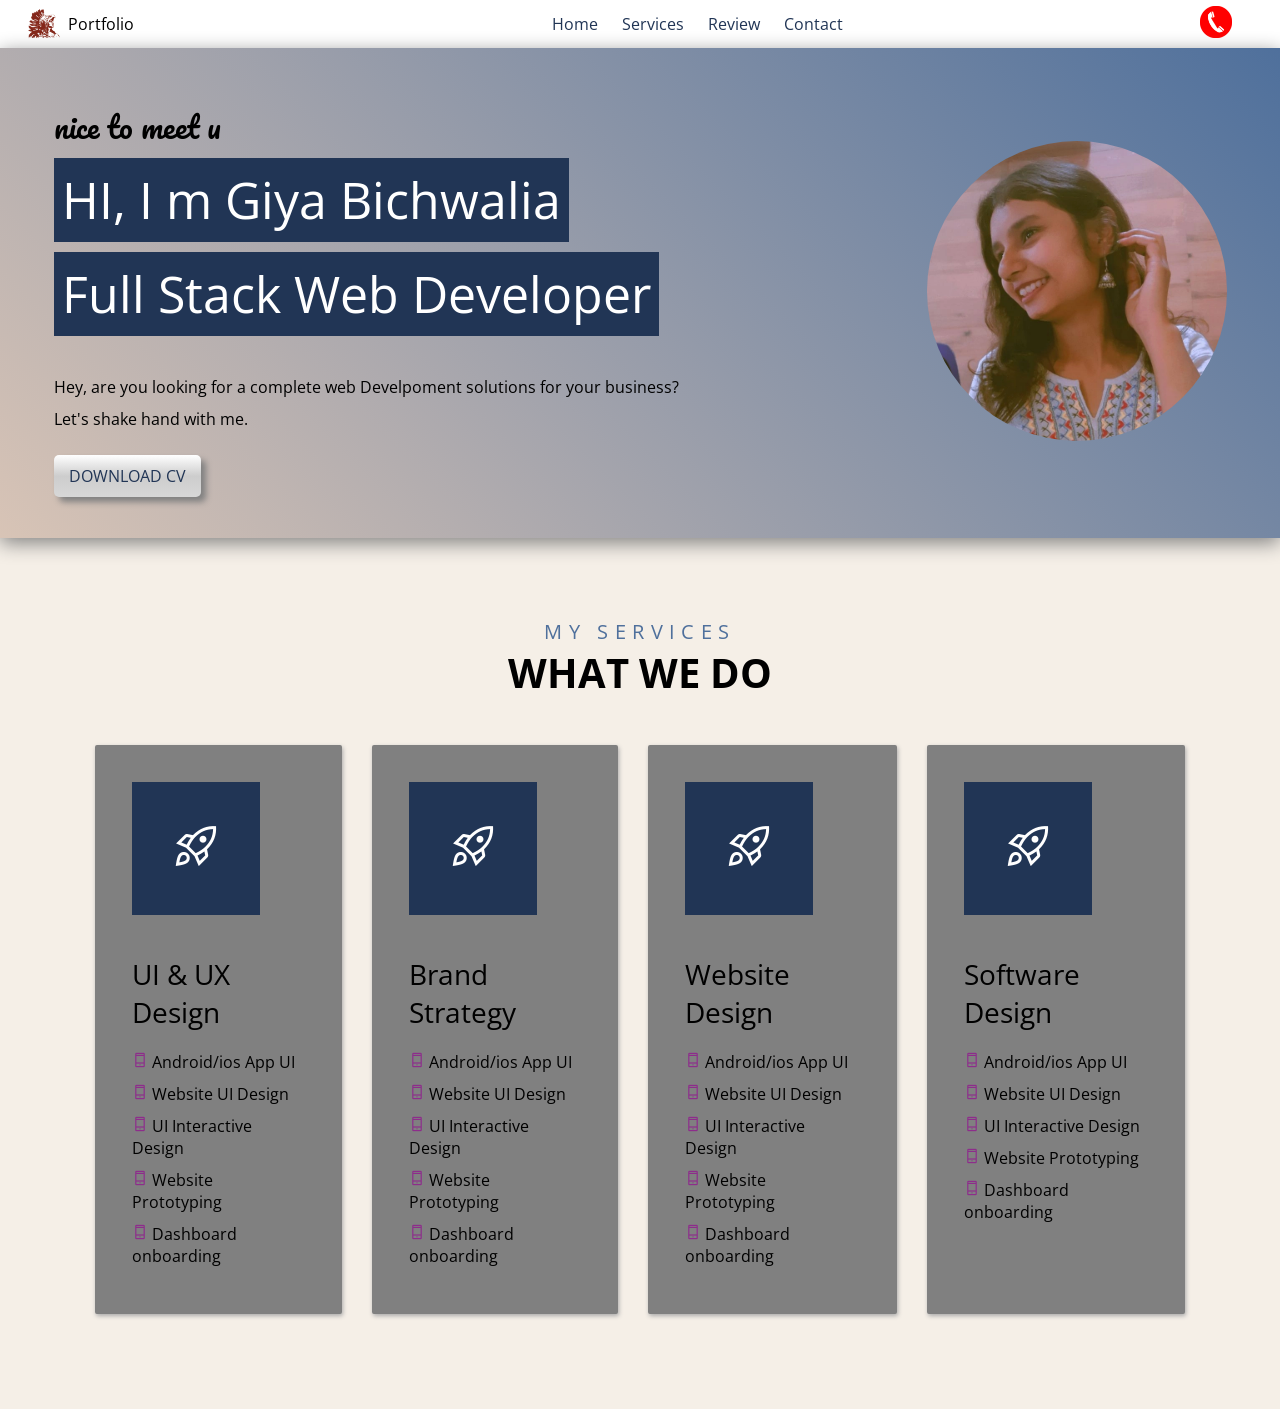
==== day10/day10.html @ ca46cfcf "xyz" ====
<!DOCTYPE html>
<html lang="en">
  <head>
    <title>MY Portfolio</title>
    <link rel="preconnect" href="https://fonts.googleapis.com" />
    <link rel="preconnect" href="https://fonts.gstatic.com" crossorigin />
    <link
      href="https://fonts.googleapis.com/css2?family=Open+Sans:ital,wght@1,600&display=swap"
      rel="stylesheet"
    />
    <link
    href="https://fonts.googleapis.com/css2?family=Pacifico&display=swap"
    rel="stylesheet"
    />
    
    <link rel="stylesheet" href="https://fonts.googleapis.com/css2?family=Material+Symbols+Outlined:opsz,wght,FILL,GRAD@48,400,0,0" />
    <link rel="stylesheet" href="https://fonts.googleapis.com/css2?family=Material+Symbols+Outlined:opsz,wght,FILL,GRAD@48,400,0,0" />
    <link rel="stylesheet" href="css/style.css" />


  </head>
  <body>
    <div class="navigation">
      <div class="logo">
        <img class="logoImage" src="logo.png" alt="" />
        <span class="logoTitle">Portfolio</span>
      </div>

      <div class="menuItems">
        <a href="#"> <span class="menuItem">Home </span></a>
        <a href="#"> <span class="menuItem"> Services </span></a>
        <a href="#"><span class="menuItem">Review </span></a>
        <a href="#"><span class="menuItem"> Contact </span></a>
      </div>

      <div class="contact">
        <a class="contactbutton" href="+917737695003">
          <img class="contactImage" src="call.png" alt=""
        /></a>
      </div>
      
    </div>
    <div class="banner">
        <div class="bannerleft">
          <div class="greeting">nice to meet u</div>

          <div class="title">
           <div class="titlespan"> HI, I m Giya Bichwalia </div>
            
            <div class="titlespan">
            Full Stack Web Developer </div>
          </div>

          <div class="description">
            Hey, are you looking for a complete web Develpoment solutions for
            your business? 
            <br>
            Let's shake hand with me.
          </div>
          <div>
            <a href="#" class="showCVButton"> DOWNLOAD CV </a>
          </div>
        </div>

        <div class="bannerright">
          <img class="bannerImage" src="IMG_20230519_195901_059.webp" alt="" />
        </div>
      </div>
      <div class="services">
        
        <div class="serviceText">
            <div class="textSubHeading">My Services</div>
            <div class="textHeading">What we do</div>

        </div>
        
            <div class="serviceCards">
                <div class="serviceCard">
                    <div class="serviceIconDiv"><span class=" serviceIcon material-symbols-outlined ">
                        rocket_launch
                        </span></div>
                    <div class="serviceTitle"> UI & UX Design</div>
                    <div class="serviceFeature">
                        <div class="serviceFeature">
                            <span class="serviceFeatureIcon material-symbols-outlined">
                                phone_iphone
                            </span>
                            <span class="serviceFeatureText">Android/ios App UI</span>
                        </div>
                        <div class="serviceFeatures">
                            <span class="serviceFeatureIcon material-symbols-outlined">
                                phone_iphone
                            </span>
                            <span class="serviceFeatureText">Website UI Design</span></div>
                        <div class="serviceFeature">
                            <span class="serviceFeatureIcon material-symbols-outlined">
                                phone_iphone
                            </span>
                            <span class="serviceFeatureText">UI Interactive Design</span></div>
                        <div class="serviceFeature">
                            <span class="serviceFeatureIcon material-symbols-outlined">
                                phone_iphone
                            </span>
                            <span class="serviceFeatureText"> Website Prototyping</span></div>
                        <div class="serviceFeature">
                            <span class="serviceFeatureIcon material-symbols-outlined">
                                phone_iphone
                            </span>
                            <span class="serviceFeatureText">Dashboard onboarding</span></div>
                    </div>
                </div>

                <div class="serviceCard">
                    <div class="serviceIconDiv"><span class=" serviceIcon material-symbols-outlined ">
                        rocket_launch
                        </span></div>
                    <div class="serviceTitle"> Brand Strategy</div>
                    <div class="serviceFeature">
                        <div class="serviceFeature">
                            <span class="serviceFeatureIcon material-symbols-outlined">
                                phone_iphone
                            </span>
                            <span class="serviceFeatureText">Android/ios App UI</span>
                        </div>
                        <div class="serviceFeatures">
                            <span class="serviceFeatureIcon material-symbols-outlined">
                                phone_iphone
                            </span>
                            <span class="serviceFeatureText">Website UI Design</span></div>
                        <div class="serviceFeature">
                            <span class="serviceFeatureIcon material-symbols-outlined">
                                phone_iphone
                            </span>
                            <span class="serviceFeatureText">UI Interactive Design</span></div>
                        <div class="serviceFeature">
                            <span class="serviceFeatureIcon material-symbols-outlined">
                                phone_iphone
                            </span>
                            <span class="serviceFeatureText"> Website Prototyping</span></div>
                        <div class="serviceFeature">
                            <span class="serviceFeatureIcon material-symbols-outlined">
                                phone_iphone
                            </span>
                            <span class="serviceFeatureText">Dashboard onboarding</span></div>
                    </div>
                </div>
                <div class="serviceCard">
                    <div class="serviceIconDiv"><span class=" serviceIcon material-symbols-outlined ">
                        rocket_launch
                        </span></div>
                    <div class="serviceTitle"> Website Design </div>
                    <div class="serviceFeature">
                        <div class="serviceFeature">
                            <span class="serviceFeatureIcon material-symbols-outlined">
                                phone_iphone
                            </span>
                            <span class="serviceFeatureText">Android/ios App UI</span>
                        </div>
                        <div class="serviceFeatures">
                            <span class="serviceFeatureIcon material-symbols-outlined">
                                phone_iphone
                            </span>
                            <span class="serviceFeatureText">Website UI Design</span></div>
                        <div class="serviceFeature">
                            <span class="serviceFeatureIcon material-symbols-outlined">
                                phone_iphone
                            </span>
                            <span class="serviceFeatureText">UI Interactive Design</span></div>
                        <div class="serviceFeature">
                            <span class="serviceFeatureIcon material-symbols-outlined">
                                phone_iphone
                            </span>
                            <span class="serviceFeatureText"> Website Prototyping</span></div>
                        <div class="serviceFeature">
                            <span class="serviceFeatureIcon material-symbols-outlined">
                                phone_iphone
                            </span>
                            <span class="serviceFeatureText">Dashboard onboarding</span></div>
                    </div>
                </div>
                <div class="serviceCard">
                    <div class="serviceIconDiv"><span class=" serviceIcon material-symbols-outlined ">
                        rocket_launch
                        </span></div>
                    <div class="serviceTitle"> Software Design</div>
                    <div class="serviceFeature">
                        <div class="serviceFeature">
                            <span class="serviceFeatureIcon material-symbols-outlined">
                                phone_iphone
                            </span>
                            <span class="serviceFeatureText">Android/ios App UI</span>
                        </div>
                        <div class="serviceFeatures">
                            <span class="serviceFeatureIcon material-symbols-outlined">
                                phone_iphone
                            </span>
                            <span class="serviceFeatureText">Website UI Design</span></div>
                        <div class="serviceFeature">
                            <span class="serviceFeatureIcon material-symbols-outlined">
                                phone_iphone
                            </span>
                            <span class="serviceFeatureText">UI Interactive Design</span></div>
                        <div class="serviceFeature">
                            <span class="serviceFeatureIcon material-symbols-outlined">
                                phone_iphone
                            </span>
                            <span class="serviceFeatureText"> Website Prototyping</span></div>
                        <div class="serviceFeature">
                            <span class="serviceFeatureIcon material-symbols-outlined">
                                phone_iphone
                            </span>
                            <span class="serviceFeatureText">Dashboard onboarding</span></div>
                    </div>
                </div>
                

            </div>
        </div>
      </div>

    <!-- <h1> GIYA BICHWALIA </h1>
    <h3> A FULL STACK WEB DEVELOPER </h3> -->
  </body>
</html>
---- day10/css/style.css ----
/* define the global or root variable*/
:root{
    --primarycolor: #213555;
    --backroundcolor:#F5EFE7;
    --primaryAccentcolor:#4F709C;
    --secondarycolor:#D8C4B6;
    --whitecolor:white;
    --blackcolor:#222222;
    --primaryFont:'open sans',sans-serif;
    --cursiveFont:'pacifico',cursive;

    --navbarheight:3rem;

}

/* main css*/
body{
    background-color: var(--backroundcolor);
    color: va(--primarycolor);
    font-family: var(--primaryFont);
    margin-top: 0px;
    margin-left: 0px;
    margin-right: 0px;
    
}

a{
    text-decoration: none;
    color: var(--primarycolor);
}

a:hover{
    color: var(--primaryAccentcolor);
}
.navigation{
    background-color: var(--whitecolor);
    height: var(--navbarheight);
    display:flex;
    justify-content: space-around;
    align-items: center;
    filter: drop-shadow(0px 5px 10px grey);
    
}
.logo{
    display: flex;
    height: 2rem;
    padding-left:  20px;
    width: 12rem;
    align-items: center;
}
.logoImage{
    height: 2rem;
    
    padding: 8px;
}
.contactImage{
    height: 2rem;
    padding:8px;
    margin-right: 40px;
}
.menuItems{
    flex-grow:2;
    padding-left: 25%;
}
.menuItem{
    margin-left: 20px;
}
.menuItem{
    margin-left: 20px;
}
/* banner*/
.banner{
    display: flex;
    height: 450px;
    background: linear-gradient(
        45deg,
        var(--secondarycolor),
        var(--primaryAccentcolor));
        filter: drop-shadow(0px 5px 10px grey);
        justify-content: space-around;
         align-items: center;
         padding: 20px;
         
}
.bannerleft{
    width: 65%;

}

.bannerImage{
    height: 300px;
    border-radius: 100%;
}
.greeting{
    font-family: var(--cursiveFont);
    font-size: 30px;
}
.title{
    font-size: 50px;
    color: white;
}
.titlespan{
    display: inline-block;
    background-color: var(--primarycolor);
    padding: 0.5rem;
    margin: 5px 0px;
}
.description{
    margin: 30px 0px;
    line-height: 2rem;
}
.showCVButton{
background: linear-gradient(
    white,rgb(205,205,205),rgb(215,215,215)
);
padding: 10px 15px;
border-radius: 5px;
filter: drop-shadow(5px 5px 3px grey);

}
.showCVButton:hover{
    background-color: lineargradient(
        white,rgb(215,215,215)
    );
}
/* services section*/
.services{
    margin: 5rem;
}
.serviceText{
    text-align: center;
    text-transform: uppercase;
}
.textSubHeading{
    color:var(--primaryAccentcolor);
font-size: 1.25rem;
letter-spacing: 0.4rem;
}
.textHeading{
font-size: 2.5rem;
font-weight: bold;
}

.serviceCards{
    margin-top: 30px;
    display: flex;
    justify-content: space-around;
}
.serviceCard{
    background-color: grey;
    border: 2px solid grey;
    border-radius: 2px;
    filter: drop-shadow(1px 2px 2px #aaaaaa);
    margin:15px;
    padding: 35px;
}
.serviceCard:hover{
    
    background-color: grey;
    filter: drop-shadow(3px 3px 8px grey);
}
.serviceIconDiv{
    display: inline-block;
    /* color: white; */
    background-color: var(--primarycolor);
    padding: 40px;
text-align: center;
    margin-bottom: 20px;
}
.serviceIcon{
    font-size: 3rem;
    color: var(--primarycolor);
}
.material-symbols-outlined{
    font: 3rem;
    color: white;

}
.serviceTitle{
    font-size: 1.75rem;
    margin: 20px 0px;
}
.serviceFeature{
    font-size: 1rem;
    margin:10px 0px;
}
.serviceFeatureIcon{
    font-size: 1rem;
    color:rgb(141,45,139);
}
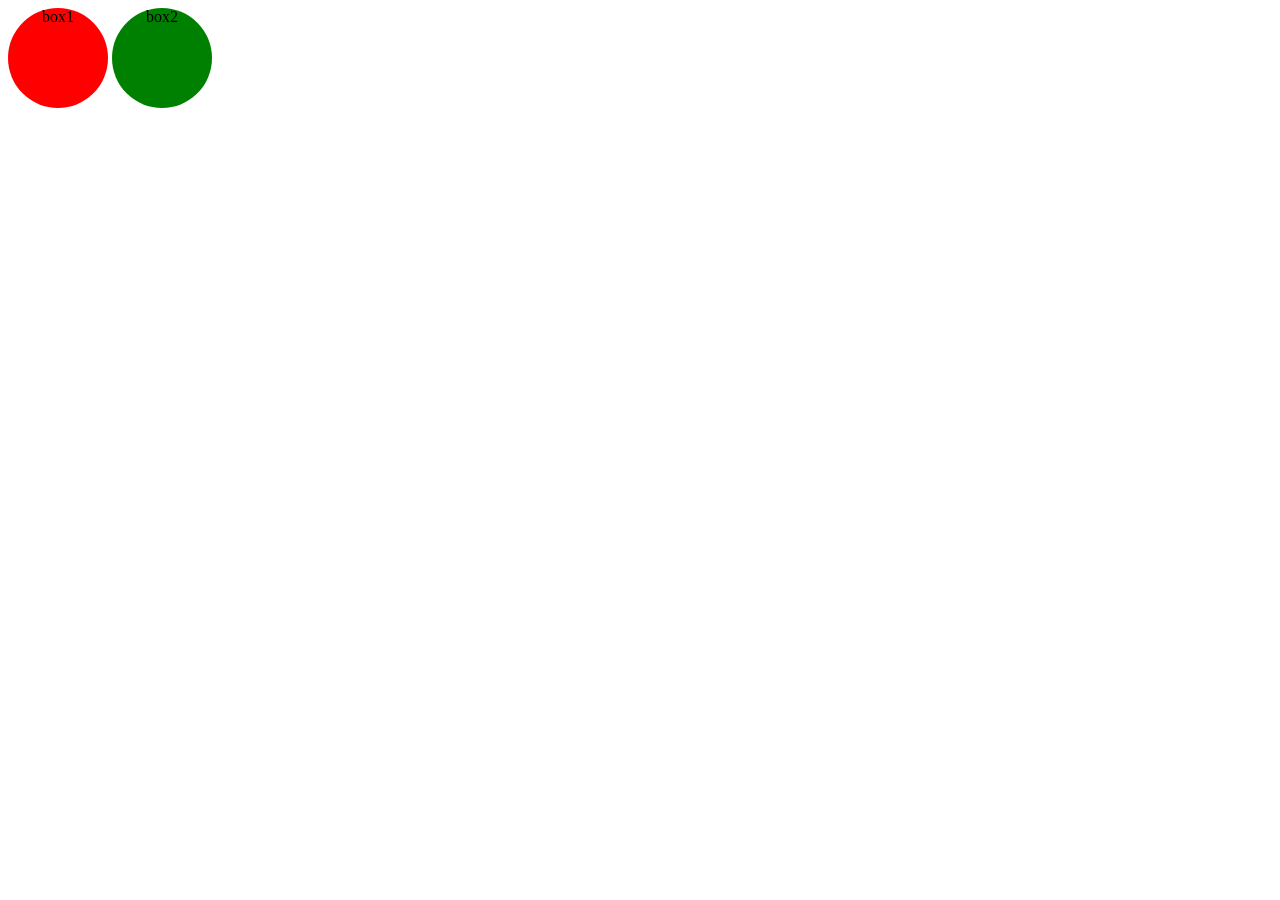
==== commit ac6f0239: "hvh" ====
--- a/day10/day10.html
+++ b/day10/day10.html
@@ -1,224 +1,14 @@
 <!DOCTYPE html>
 <html lang="en">
-  <head>
-    <title>MY Portfolio</title>
-    <link rel="preconnect" href="https://fonts.googleapis.com" />
-    <link rel="preconnect" href="https://fonts.gstatic.com" crossorigin />
-    <link
-      href="https://fonts.googleapis.com/css2?family=Open+Sans:ital,wght@1,600&display=swap"
-      rel="stylesheet"
-    />
-    <link
-    href="https://fonts.googleapis.com/css2?family=Pacifico&display=swap"
-    rel="stylesheet"
-    />
-    
-    <link rel="stylesheet" href="https://fonts.googleapis.com/css2?family=Material+Symbols+Outlined:opsz,wght,FILL,GRAD@48,400,0,0" />
-    <link rel="stylesheet" href="https://fonts.googleapis.com/css2?family=Material+Symbols+Outlined:opsz,wght,FILL,GRAD@48,400,0,0" />
-    <link rel="stylesheet" href="css/style.css" />
-
-
-  </head>
-  <body>
-    <div class="navigation">
-      <div class="logo">
-        <img class="logoImage" src="logo.png" alt="" />
-        <span class="logoTitle">Portfolio</span>
-      </div>
-
-      <div class="menuItems">
-        <a href="#"> <span class="menuItem">Home </span></a>
-        <a href="#"> <span class="menuItem"> Services </span></a>
-        <a href="#"><span class="menuItem">Review </span></a>
-        <a href="#"><span class="menuItem"> Contact </span></a>
-      </div>
-
-      <div class="contact">
-        <a class="contactbutton" href="+917737695003">
-          <img class="contactImage" src="call.png" alt=""
-        /></a>
-      </div>
-      
-    </div>
-    <div class="banner">
-        <div class="bannerleft">
-          <div class="greeting">nice to meet u</div>
-
-          <div class="title">
-           <div class="titlespan"> HI, I m Giya Bichwalia </div>
-            
-            <div class="titlespan">
-            Full Stack Web Developer </div>
-          </div>
-
-          <div class="description">
-            Hey, are you looking for a complete web Develpoment solutions for
-            your business? 
-            <br>
-            Let's shake hand with me.
-          </div>
-          <div>
-            <a href="#" class="showCVButton"> DOWNLOAD CV </a>
-          </div>
-        </div>
-
-        <div class="bannerright">
-          <img class="bannerImage" src="IMG_20230519_195901_059.webp" alt="" />
-        </div>
-      </div>
-      <div class="services">
-        
-        <div class="serviceText">
-            <div class="textSubHeading">My Services</div>
-            <div class="textHeading">What we do</div>
-
-        </div>
-        
-            <div class="serviceCards">
-                <div class="serviceCard">
-                    <div class="serviceIconDiv"><span class=" serviceIcon material-symbols-outlined ">
-                        rocket_launch
-                        </span></div>
-                    <div class="serviceTitle"> UI & UX Design</div>
-                    <div class="serviceFeature">
-                        <div class="serviceFeature">
-                            <span class="serviceFeatureIcon material-symbols-outlined">
-                                phone_iphone
-                            </span>
-                            <span class="serviceFeatureText">Android/ios App UI</span>
-                        </div>
-                        <div class="serviceFeatures">
-                            <span class="serviceFeatureIcon material-symbols-outlined">
-                                phone_iphone
-                            </span>
-                            <span class="serviceFeatureText">Website UI Design</span></div>
-                        <div class="serviceFeature">
-                            <span class="serviceFeatureIcon material-symbols-outlined">
-                                phone_iphone
-                            </span>
-                            <span class="serviceFeatureText">UI Interactive Design</span></div>
-                        <div class="serviceFeature">
-                            <span class="serviceFeatureIcon material-symbols-outlined">
-                                phone_iphone
-                            </span>
-                            <span class="serviceFeatureText"> Website Prototyping</span></div>
-                        <div class="serviceFeature">
-                            <span class="serviceFeatureIcon material-symbols-outlined">
-                                phone_iphone
-                            </span>
-                            <span class="serviceFeatureText">Dashboard onboarding</span></div>
-                    </div>
-                </div>
-
-                <div class="serviceCard">
-                    <div class="serviceIconDiv"><span class=" serviceIcon material-symbols-outlined ">
-                        rocket_launch
-                        </span></div>
-                    <div class="serviceTitle"> Brand Strategy</div>
-                    <div class="serviceFeature">
-                        <div class="serviceFeature">
-                            <span class="serviceFeatureIcon material-symbols-outlined">
-                                phone_iphone
-                            </span>
-                            <span class="serviceFeatureText">Android/ios App UI</span>
-                        </div>
-                        <div class="serviceFeatures">
-                            <span class="serviceFeatureIcon material-symbols-outlined">
-                                phone_iphone
-                            </span>
-                            <span class="serviceFeatureText">Website UI Design</span></div>
-                        <div class="serviceFeature">
-                            <span class="serviceFeatureIcon material-symbols-outlined">
-                                phone_iphone
-                            </span>
-                            <span class="serviceFeatureText">UI Interactive Design</span></div>
-                        <div class="serviceFeature">
-                            <span class="serviceFeatureIcon material-symbols-outlined">
-                                phone_iphone
-                            </span>
-                            <span class="serviceFeatureText"> Website Prototyping</span></div>
-                        <div class="serviceFeature">
-                            <span class="serviceFeatureIcon material-symbols-outlined">
-                                phone_iphone
-                            </span>
-                            <span class="serviceFeatureText">Dashboard onboarding</span></div>
-                    </div>
-                </div>
-                <div class="serviceCard">
-                    <div class="serviceIconDiv"><span class=" serviceIcon material-symbols-outlined ">
-                        rocket_launch
-                        </span></div>
-                    <div class="serviceTitle"> Website Design </div>
-                    <div class="serviceFeature">
-                        <div class="serviceFeature">
-                            <span class="serviceFeatureIcon material-symbols-outlined">
-                                phone_iphone
-                            </span>
-                            <span class="serviceFeatureText">Android/ios App UI</span>
-                        </div>
-                        <div class="serviceFeatures">
-                            <span class="serviceFeatureIcon material-symbols-outlined">
-                                phone_iphone
-                            </span>
-                            <span class="serviceFeatureText">Website UI Design</span></div>
-                        <div class="serviceFeature">
-                            <span class="serviceFeatureIcon material-symbols-outlined">
-                                phone_iphone
-                            </span>
-                            <span class="serviceFeatureText">UI Interactive Design</span></div>
-                        <div class="serviceFeature">
-                            <span class="serviceFeatureIcon material-symbols-outlined">
-                                phone_iphone
-                            </span>
-                            <span class="serviceFeatureText"> Website Prototyping</span></div>
-                        <div class="serviceFeature">
-                            <span class="serviceFeatureIcon material-symbols-outlined">
-                                phone_iphone
-                            </span>
-                            <span class="serviceFeatureText">Dashboard onboarding</span></div>
-                    </div>
-                </div>
-                <div class="serviceCard">
-                    <div class="serviceIconDiv"><span class=" serviceIcon material-symbols-outlined ">
-                        rocket_launch
-                        </span></div>
-                    <div class="serviceTitle"> Software Design</div>
-                    <div class="serviceFeature">
-                        <div class="serviceFeature">
-                            <span class="serviceFeatureIcon material-symbols-outlined">
-                                phone_iphone
-                            </span>
-                            <span class="serviceFeatureText">Android/ios App UI</span>
-                        </div>
-                        <div class="serviceFeatures">
-                            <span class="serviceFeatureIcon material-symbols-outlined">
-                                phone_iphone
-                            </span>
-                            <span class="serviceFeatureText">Website UI Design</span></div>
-                        <div class="serviceFeature">
-                            <span class="serviceFeatureIcon material-symbols-outlined">
-                                phone_iphone
-                            </span>
-                            <span class="serviceFeatureText">UI Interactive Design</span></div>
-                        <div class="serviceFeature">
-                            <span class="serviceFeatureIcon material-symbols-outlined">
-                                phone_iphone
-                            </span>
-                            <span class="serviceFeatureText"> Website Prototyping</span></div>
-                        <div class="serviceFeature">
-                            <span class="serviceFeatureIcon material-symbols-outlined">
-                                phone_iphone
-                            </span>
-                            <span class="serviceFeatureText">Dashboard onboarding</span></div>
-                    </div>
-                </div>
-                
-
-            </div>
-        </div>
-      </div>
-
-    <!-- <h1> GIYA BICHWALIA </h1>
-    <h3> A FULL STACK WEB DEVELOPER </h3> -->
-  </body>
-</html>
+<head>
+    <meta charset="UTF-8">
+    <meta name="viewport" content="width=device-width, initial-scale=1.0">
+    <title>Animation & Media Query</title>
+    <link rel="stylesheet" href="style.css">
+</head>
+<body>
+    <!-- <div class="box">Box</div> -->
+    <div class="left">box1</div>
+    <div class="right">box2</div>
+</body>
+</html>
--- a/day10/style.css
+++ b/day10/style.css
@@ -0,0 +1,113 @@
+.box{
+    width: 150px;
+    height: 150px;
+    margin: 10px;
+    background-color: red;
+    /* animation: colorChanger 3s infinite; */
+    animation-name: colorChanger;
+    animation-duration: 3s;
+    animation-iteration-count: infinite;
+    animation-timing-function: linear;
+    border-radius: 100%;
+    text-align: center;
+    margin-top: 300px;
+}
+@keyframes colorChanger {
+    0%, 100%{
+        background-color: red;
+        /* transform: translate(0,0px); */
+        transform: ;
+
+    }
+    50%{
+        background-color: green;
+        /* transform: translate(0,50px); */
+        transform: scale(1);
+    }
+    100%{
+        background-color: blue;
+        /* transform: translate(0,300px); */
+        transform: scale(3.0);
+    }
+}
+
+.Box{
+    width: 150px;
+    height: 150px;
+    margin:100px;
+    background-color: red;
+    /* animation: colorChanger 3s infinite; */
+    animation-name: ColorChanger;
+    animation-duration: 3s;
+    animation-iteration-count: infinite;
+    animation-timing-function: linear;
+    border-radius: 100%;
+    text-align: center;
+    margin-top: 300px;
+}
+
+@keyframes ColorChanger {
+    0%, 100%{
+        background-color: red;
+        /* transform: translate(0,0px); */
+        transform: translate(0);
+
+    }
+    50%{
+        background-color: green;
+        /* transform: translate(0,50px); */
+        transform: scale(1);
+    }
+    100%{
+        background-color: blue;
+        /* transform: translate(0,300px); */
+        transform: scale(3.0);
+    }
+}
+
+.left{
+    display: inline-block;
+    width: 100px;
+    height: 100px;
+    border-radius: 100%;
+    background-color: red;
+    animation-name: leftwala;
+    animation-duration: 5s;
+    animation-iteration-count: infinite;
+    text-align: center;
+}
+.right{
+    display: inline-block;
+    width: 100px;
+    height: 100px;
+    border-radius: 100%;
+    background-color: green;
+    animation-name: rightwala;
+    animation-duration: 5s;
+    animation-iteration-count: infinite;
+    text-align: center;
+
+}
+
+@keyframes leftwala {
+    0%{
+        transform: translate(0px, 0px);
+    }
+    50%{
+        transform: translate(200px,200px);
+    }
+    100%{
+        transform: translate(400px,0px);
+    }
+}
+@keyframes rightwala {
+    0%{
+        transform: translate(300px, 0px);
+    }
+    50%{
+        transform: translate(100px,100px);
+    }
+    100%{
+      transform: translate(-100px,0px);}
+}
+
